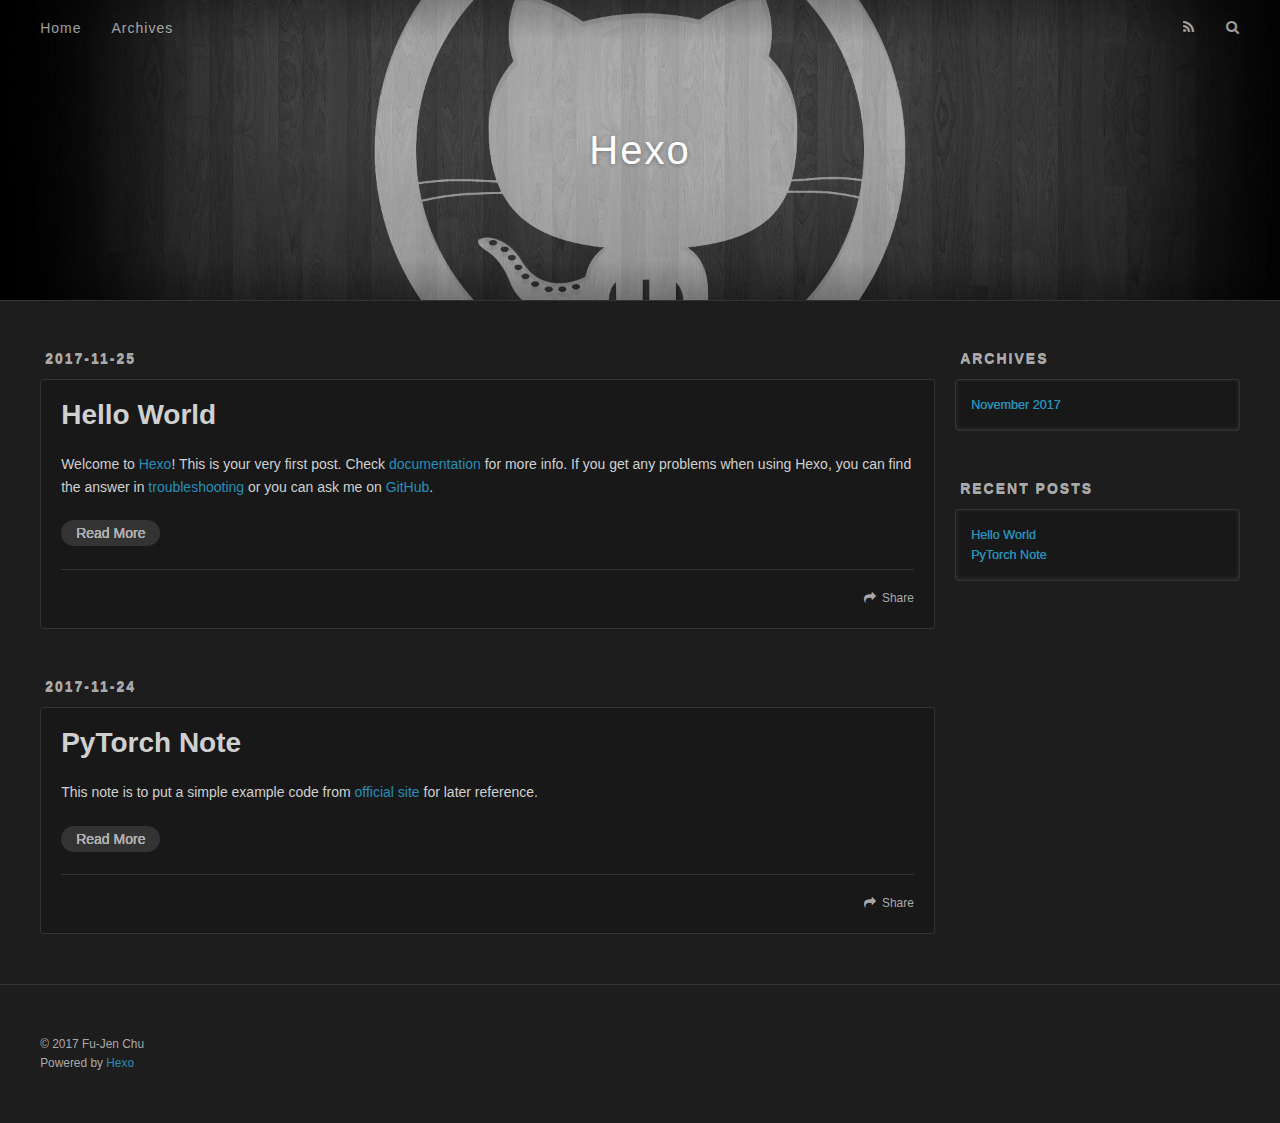
==== index.html @ 915042d4 "Site updated: 2017-11-25 03:58:22" ====
<!DOCTYPE html>
<html>
<head>
  <meta charset="utf-8">
  
  <title>Hexo</title>
  <meta name="viewport" content="width=device-width, initial-scale=1, maximum-scale=1">
  <meta property="og:type" content="website">
<meta property="og:title" content="Hexo">
<meta property="og:url" content="http://yoursite.com/index.html">
<meta property="og:site_name" content="Hexo">
<meta name="twitter:card" content="summary">
<meta name="twitter:title" content="Hexo">
  
    <link rel="alternate" href="/atom.xml" title="Hexo" type="application/atom+xml">
  
  
    <link rel="icon" href="/favicon.png">
  
  
    <link href="//fonts.googleapis.com/css?family=Source+Code+Pro" rel="stylesheet" type="text/css">
  
  <link rel="stylesheet" href="/css/style.css">
  

</head>

<body>
  <div id="container">
    <div id="wrap">
      <header id="header">
  <div id="banner"></div>
  <div id="header-outer" class="outer">
    <div id="header-title" class="inner">
      <h1 id="logo-wrap">
        <a href="/" id="logo">Hexo</a>
      </h1>
      
    </div>
    <div id="header-inner" class="inner">
      <nav id="main-nav">
        <a id="main-nav-toggle" class="nav-icon"></a>
        
          <a class="main-nav-link" href="/">Home</a>
        
          <a class="main-nav-link" href="/archives">Archives</a>
        
      </nav>
      <nav id="sub-nav">
        
          <a id="nav-rss-link" class="nav-icon" href="/atom.xml" title="RSS Feed"></a>
        
        <a id="nav-search-btn" class="nav-icon" title="Search"></a>
      </nav>
      <div id="search-form-wrap">
        <form action="//google.com/search" method="get" accept-charset="UTF-8" class="search-form"><input type="search" name="q" class="search-form-input" placeholder="Search"><button type="submit" class="search-form-submit">&#xF002;</button><input type="hidden" name="sitesearch" value="http://yoursite.com"></form>
      </div>
    </div>
  </div>
</header>
      <div class="outer">
        <section id="main">
  
    <article id="post-hello-world" class="article article-type-post" itemscope itemprop="blogPost">
  <div class="article-meta">
    <a href="/2017/11/25/hello-world/" class="article-date">
  <time datetime="2017-11-25T05:07:26.408Z" itemprop="datePublished">2017-11-25</time>
</a>
    
  </div>
  <div class="article-inner">
    
    
      <header class="article-header">
        
  
    <h1 itemprop="name">
      <a class="article-title" href="/2017/11/25/hello-world/">Hello World</a>
    </h1>
  

      </header>
    
    <div class="article-entry" itemprop="articleBody">
      
        <p>Welcome to <a href="https://hexo.io/" target="_blank" rel="noopener">Hexo</a>! This is your very first post. Check <a href="https://hexo.io/docs/" target="_blank" rel="noopener">documentation</a> for more info. If you get any problems when using Hexo, you can find the answer in <a href="https://hexo.io/docs/troubleshooting.html" target="_blank" rel="noopener">troubleshooting</a> or you can ask me on <a href="https://github.com/hexojs/hexo/issues" target="_blank" rel="noopener">GitHub</a>.<br>
        
          <p class="article-more-link">
            <a href="/2017/11/25/hello-world/#more">Read More</a>
          </p>
        
      
    </div>
    <footer class="article-footer">
      <a data-url="http://yoursite.com/2017/11/25/hello-world/" data-id="cjaf3sgnc0001f7p0ayhmhy63" class="article-share-link">Share</a>
      
      
    </footer>
  </div>
  
</article>


  
    <article id="post-PyTorch-Note" class="article article-type-post" itemscope itemprop="blogPost">
  <div class="article-meta">
    <a href="/2017/11/24/PyTorch-Note/" class="article-date">
  <time datetime="2017-11-25T04:29:00.000Z" itemprop="datePublished">2017-11-24</time>
</a>
    
  </div>
  <div class="article-inner">
    
    
      <header class="article-header">
        
  
    <h1 itemprop="name">
      <a class="article-title" href="/2017/11/24/PyTorch-Note/">PyTorch Note</a>
    </h1>
  

      </header>
    
    <div class="article-entry" itemprop="articleBody">
      
        <p>This note is to put a simple example code from <a href="http://pytorch.org/tutorials/beginner/deep_learning_60min_blitz.html" target="_blank" rel="noopener">official site</a> for later reference.<br>
        
          <p class="article-more-link">
            <a href="/2017/11/24/PyTorch-Note/#more">Read More</a>
          </p>
        
      
    </div>
    <footer class="article-footer">
      <a data-url="http://yoursite.com/2017/11/24/PyTorch-Note/" data-id="cjaf3sgn90000f7p042sedhuz" class="article-share-link">Share</a>
      
      
    </footer>
  </div>
  
</article>


  

</section>
        
          <aside id="sidebar">
  
    

  
    

  
    
  
    
  <div class="widget-wrap">
    <h3 class="widget-title">Archives</h3>
    <div class="widget">
      <ul class="archive-list"><li class="archive-list-item"><a class="archive-list-link" href="/archives/2017/11/">November 2017</a></li></ul>
    </div>
  </div>


  
    
  <div class="widget-wrap">
    <h3 class="widget-title">Recent Posts</h3>
    <div class="widget">
      <ul>
        
          <li>
            <a href="/2017/11/25/hello-world/">Hello World</a>
          </li>
        
          <li>
            <a href="/2017/11/24/PyTorch-Note/">PyTorch Note</a>
          </li>
        
      </ul>
    </div>
  </div>

  
</aside>
        
      </div>
      <footer id="footer">
  
  <div class="outer">
    <div id="footer-info" class="inner">
      &copy; 2017 Fu-Jen Chu<br>
      Powered by <a href="http://hexo.io/" target="_blank">Hexo</a>
    </div>
  </div>
</footer>
    </div>
    <nav id="mobile-nav">
  
    <a href="/" class="mobile-nav-link">Home</a>
  
    <a href="/archives" class="mobile-nav-link">Archives</a>
  
</nav>
    

<script src="//ajax.googleapis.com/ajax/libs/jquery/2.0.3/jquery.min.js"></script>


  <link rel="stylesheet" href="/fancybox/jquery.fancybox.css">
  <script src="/fancybox/jquery.fancybox.pack.js"></script>


<script src="/js/script.js"></script>

  </div>
</body>
</html>
---- css/style.css ----
body {
  width: 100%;
}
body:before,
body:after {
  content: "";
  display: table;
}
body:after {
  clear: both;
}
html,
body,
div,
span,
applet,
object,
iframe,
h1,
h2,
h3,
h4,
h5,
h6,
p,
blockquote,
pre,
a,
abbr,
acronym,
address,
big,
cite,
code,
del,
dfn,
em,
img,
ins,
kbd,
q,
s,
samp,
small,
strike,
strong,
sub,
sup,
tt,
var,
dl,
dt,
dd,
ol,
ul,
li,
fieldset,
form,
label,
legend,
table,
caption,
tbody,
tfoot,
thead,
tr,
th,
td {
  margin: 0;
  padding: 0;
  border: 0;
  outline: 0;
  font-weight: inherit;
  font-style: inherit;
  font-family: inherit;
  font-size: 100%;
  vertical-align: baseline;
}
body {
  line-height: 1;
  color: #000;
  background: #fff;
}
ol,
ul {
  list-style: none;
}
table {
  border-collapse: separate;
  border-spacing: 0;
  vertical-align: middle;
}
caption,
th,
td {
  text-align: left;
  font-weight: normal;
  vertical-align: middle;
}
a img {
  border: none;
}
input,
button {
  margin: 0;
  padding: 0;
}
input::-moz-focus-inner,
button::-moz-focus-inner {
  border: 0;
  padding: 0;
}
@font-face {
  font-family: FontAwesome;
  font-style: normal;
  font-weight: normal;
  src: url("fonts/fontawesome-webfont.eot?v=#4.0.3");
  src: url("fonts/fontawesome-webfont.eot?#iefix&v=#4.0.3") format("embedded-opentype"), url("fonts/fontawesome-webfont.woff?v=#4.0.3") format("woff"), url("fonts/fontawesome-webfont.ttf?v=#4.0.3") format("truetype"), url("fonts/fontawesome-webfont.svg#fontawesomeregular?v=#4.0.3") format("svg");
}
html,
body,
#container {
  height: 100%;
}
body {
  background: #1d1d1d;
  font: 14px "Helvetica Neue", Helvetica, Arial, sans-serif;
  -webkit-text-size-adjust: 100%;
}
.outer {
  max-width: 1220px;
  margin: 0 auto;
  padding: 0 20px;
}
.outer:before,
.outer:after {
  content: "";
  display: table;
}
.outer:after {
  clear: both;
}
.inner {
  display: inline;
  float: left;
  width: 98.33333333333333%;
  margin: 0 0.833333333333333%;
}
.left,
.alignleft {
  float: left;
}
.right,
.alignright {
  float: right;
}
.clear {
  clear: both;
}
#container {
  position: relative;
}
.mobile-nav-on {
  overflow: hidden;
}
#wrap {
  height: 100%;
  width: 100%;
  position: absolute;
  top: 0;
  left: 0;
  -webkit-transition: 0.2s ease-out;
  -moz-transition: 0.2s ease-out;
  -ms-transition: 0.2s ease-out;
  transition: 0.2s ease-out;
  z-index: 1;
  background: #1d1d1d;
}
.mobile-nav-on #wrap {
  left: 280px;
}
@media screen and (min-width: 768px) {
  #main {
    display: inline;
    float: left;
    width: 73.33333333333333%;
    margin: 0 0.833333333333333%;
  }
}
.article-date,
.article-category-link,
.archive-year,
.widget-title {
  text-decoration: none;
  text-transform: uppercase;
  letter-spacing: 2px;
  color: #a9a9a9;
  margin-bottom: 1em;
  margin-left: 5px;
  line-height: 1em;
  text-shadow: 0 1px #a9a9a9;
  font-weight: bold;
}
.article-inner,
.archive-article-inner {
  background: #181818;
  -webkit-box-shadow: 1px 2px 3pxv #f00;
  box-shadow: 1px 2px 3pxv #f00;
  border: 1px solid #333;
  border-radius: 3px;
}
.article-entry h1,
.widget h1 {
  font-size: 2em;
}
.article-entry h2,
.widget h2 {
  font-size: 1.5em;
}
.article-entry h3,
.widget h3 {
  font-size: 1.3em;
}
.article-entry h4,
.widget h4 {
  font-size: 1.2em;
}
.article-entry h5,
.widget h5 {
  font-size: 1em;
}
.article-entry h6,
.widget h6 {
  font-size: 1em;
  color: #a9a9a9;
}
.article-entry hr,
.widget hr {
  border: 1px dashed #333;
}
.article-entry strong,
.widget strong {
  font-weight: bold;
}
.article-entry em,
.widget em,
.article-entry cite,
.widget cite {
  font-style: italic;
}
.article-entry sup,
.widget sup,
.article-entry sub,
.widget sub {
  font-size: 0.75em;
  line-height: 0;
  position: relative;
  vertical-align: baseline;
}
.article-entry sup,
.widget sup {
  top: -0.5em;
}
.article-entry sub,
.widget sub {
  bottom: -0.2em;
}
.article-entry small,
.widget small {
  font-size: 0.85em;
}
.article-entry acronym,
.widget acronym,
.article-entry abbr,
.widget abbr {
  border-bottom: 1px dotted;
}
.article-entry ul,
.widget ul,
.article-entry ol,
.widget ol,
.article-entry dl,
.widget dl {
  margin: 0 20px;
  line-height: 1.6em;
}
.article-entry ul ul,
.widget ul ul,
.article-entry ol ul,
.widget ol ul,
.article-entry ul ol,
.widget ul ol,
.article-entry ol ol,
.widget ol ol {
  margin-top: 0;
  margin-bottom: 0;
}
.article-entry ul,
.widget ul {
  list-style: disc;
}
.article-entry ol,
.widget ol {
  list-style: decimal;
}
.article-entry dt,
.widget dt {
  font-weight: bold;
}
#header {
  height: 300px;
  position: relative;
  border-bottom: 1px solid #333;
}
#header:before,
#header:after {
  content: "";
  position: absolute;
  left: 0;
  right: 0;
  height: 40px;
}
#header:before {
  top: 0;
  background: -webkit-linear-gradient(rgba(0,0,0,0.2), transparent);
  background: -moz-linear-gradient(rgba(0,0,0,0.2), transparent);
  background: -ms-linear-gradient(rgba(0,0,0,0.2), transparent);
  background: linear-gradient(rgba(0,0,0,0.2), transparent);
}
#header:after {
  bottom: 0;
  background: -webkit-linear-gradient(transparent, rgba(0,0,0,0.2));
  background: -moz-linear-gradient(transparent, rgba(0,0,0,0.2));
  background: -ms-linear-gradient(transparent, rgba(0,0,0,0.2));
  background: linear-gradient(transparent, rgba(0,0,0,0.2));
}
#header-outer {
  height: 100%;
  position: relative;
}
#header-inner {
  position: relative;
  overflow: hidden;
}
#banner {
  position: absolute;
  top: 0;
  left: 0;
  width: 100%;
  height: 100%;
  background: url("images/octocat_darkwood.jpg") center #000;
  -webkit-background-size: cover;
  -moz-background-size: cover;
  background-size: cover;
  z-index: -1;
}
#header-title {
  text-align: center;
  height: 40px;
  position: absolute;
  top: 50%;
  left: 0;
  margin-top: -20px;
}
#logo,
#subtitle {
  text-decoration: none;
  color: #fff;
  font-weight: 300;
  text-shadow: 0 1px 4px rgba(0,0,0,0.3);
}
#logo {
  font-size: 40px;
  line-height: 40px;
  letter-spacing: 2px;
}
#subtitle {
  font-size: 16px;
  line-height: 16px;
  letter-spacing: 1px;
}
#subtitle-wrap {
  margin-top: 16px;
}
#main-nav {
  float: left;
  margin-left: -15px;
}
.nav-icon,
.main-nav-link {
  float: left;
  color: #fff;
  opacity: 0.6;
  text-decoration: none;
  text-shadow: 0 1px rgba(0,0,0,0.2);
  -webkit-transition: opacity 0.2s;
  -moz-transition: opacity 0.2s;
  -ms-transition: opacity 0.2s;
  transition: opacity 0.2s;
  display: block;
  padding: 20px 15px;
}
.nav-icon:hover,
.main-nav-link:hover {
  opacity: 1;
}
.nav-icon {
  font-family: FontAwesome;
  text-align: center;
  font-size: 14px;
  width: 14px;
  height: 14px;
  padding: 20px 15px;
  position: relative;
  cursor: pointer;
}
.main-nav-link {
  font-weight: 300;
  letter-spacing: 1px;
}
@media screen and (max-width: 479px) {
  .main-nav-link {
    display: none;
  }
}
#main-nav-toggle {
  display: none;
}
#main-nav-toggle:before {
  content: "\f0c9";
}
@media screen and (max-width: 479px) {
  #main-nav-toggle {
    display: block;
  }
}
#sub-nav {
  float: right;
  margin-right: -15px;
}
#nav-rss-link:before {
  content: "\f09e";
}
#nav-search-btn:before {
  content: "\f002";
}
#search-form-wrap {
  position: absolute;
  top: 15px;
  width: 150px;
  height: 30px;
  right: -150px;
  opacity: 0;
  -webkit-transition: 0.2s ease-out;
  -moz-transition: 0.2s ease-out;
  -ms-transition: 0.2s ease-out;
  transition: 0.2s ease-out;
}
#search-form-wrap.on {
  opacity: 1;
  right: 0;
}
@media screen and (max-width: 479px) {
  #search-form-wrap {
    width: 100%;
    right: -100%;
  }
}
.search-form {
  position: absolute;
  top: 0;
  left: 0;
  right: 0;
  background: #fff;
  padding: 5px 15px;
  border-radius: 15px;
  -webkit-box-shadow: 0 0 10px rgba(0,0,0,0.3);
  box-shadow: 0 0 10px rgba(0,0,0,0.3);
}
.search-form-input {
  border: none;
  background: none;
  color: #d0d0d0;
  width: 100%;
  font: 13px "Helvetica Neue", Helvetica, Arial, sans-serif;
  outline: none;
}
.search-form-input::-webkit-search-results-decoration,
.search-form-input::-webkit-search-cancel-button {
  -webkit-appearance: none;
}
.search-form-submit {
  position: absolute;
  top: 50%;
  right: 10px;
  margin-top: -7px;
  font: 13px FontAwesome;
  border: none;
  background: none;
  color: #bbb;
  cursor: pointer;
}
.search-form-submit:hover,
.search-form-submit:focus {
  color: #777;
}
.article {
  margin: 50px 0;
}
.article-inner {
  overflow: hidden;
}
.article-meta:before,
.article-meta:after {
  content: "";
  display: table;
}
.article-meta:after {
  clear: both;
}
.article-date {
  float: left;
}
.article-category {
  float: left;
  line-height: 1em;
  color: #ccc;
  text-shadow: 0 1px #fff;
  margin-left: 8px;
}
.article-category:before {
  content: "\2022";
}
.article-category-link {
  margin: 0 12px 1em;
}
.article-header {
  padding: 20px 20px 0;
}
.article-title {
  text-decoration: none;
  font-size: 2em;
  font-weight: bold;
  color: #d0d0d0;
  line-height: 1.1em;
  -webkit-transition: color 0.2s;
  -moz-transition: color 0.2s;
  -ms-transition: color 0.2s;
  transition: color 0.2s;
}
a.article-title:hover {
  color: #258fb8;
}
.article-entry {
  color: #d0d0d0;
  padding: 0 20px;
}
.article-entry:before,
.article-entry:after {
  content: "";
  display: table;
}
.article-entry:after {
  clear: both;
}
.article-entry p,
.article-entry table {
  line-height: 1.6em;
  margin: 1.6em 0;
}
.article-entry h1,
.article-entry h2,
.article-entry h3,
.article-entry h4,
.article-entry h5,
.article-entry h6 {
  font-weight: bold;
}
.article-entry h1,
.article-entry h2,
.article-entry h3,
.article-entry h4,
.article-entry h5,
.article-entry h6 {
  line-height: 1.1em;
  margin: 1.1em 0;
}
.article-entry a {
  color: #258fb8;
  text-decoration: none;
}
.article-entry a:hover {
  text-decoration: underline;
}
.article-entry ul,
.article-entry ol,
.article-entry dl {
  margin-top: 1.6em;
  margin-bottom: 1.6em;
}
.article-entry img,
.article-entry video {
  max-width: 100%;
  height: auto;
  display: block;
  margin: auto;
}
.article-entry iframe {
  border: none;
}
.article-entry table {
  width: 100%;
  border-collapse: collapse;
  border-spacing: 0;
}
.article-entry th {
  font-weight: bold;
  border-bottom: 3px solid #333;
  padding-bottom: 0.5em;
}
.article-entry td {
  border-bottom: 1px solid #333;
  padding: 10px 0;
}
.article-entry blockquote {
  font-family: Georgia, "Times New Roman", serif;
  font-size: 1.4em;
  margin: 1.6em 20px;
  text-align: center;
}
.article-entry blockquote footer {
  font-size: 14px;
  margin: 1.6em 0;
  font-family: "Helvetica Neue", Helvetica, Arial, sans-serif;
}
.article-entry blockquote footer cite:before {
  content: "—";
  padding: 0 0.5em;
}
.article-entry .pullquote {
  text-align: left;
  width: 45%;
  margin: 0;
}
.article-entry .pullquote.left {
  margin-left: 0.5em;
  margin-right: 1em;
}
.article-entry .pullquote.right {
  margin-right: 0.5em;
  margin-left: 1em;
}
.article-entry .caption {
  color: #a9a9a9;
  display: block;
  font-size: 0.9em;
  margin-top: 0.5em;
  position: relative;
  text-align: center;
}
.article-entry .video-container {
  position: relative;
  padding-top: 56.25%;
  height: 0;
  overflow: hidden;
}
.article-entry .video-container iframe,
.article-entry .video-container object,
.article-entry .video-container embed {
  position: absolute;
  top: 0;
  left: 0;
  width: 100%;
  height: 100%;
  margin-top: 0;
}
.article-more-link a {
  display: inline-block;
  line-height: 1em;
  padding: 6px 15px;
  border-radius: 15px;
  background: #333;
  color: #a9a9a9;
  text-shadow: 0 0px #fff;
  text-decoration: none;
}
.article-more-link a:hover {
  background: #258fb8;
  color: #fff;
  text-decoration: none;
  text-shadow: 0 1px #1e7293;
}
.article-footer {
  font-size: 0.85em;
  line-height: 1.6em;
  border-top: 1px solid #333;
  padding-top: 1.6em;
  margin: 0 20px 20px;
}
.article-footer:before,
.article-footer:after {
  content: "";
  display: table;
}
.article-footer:after {
  clear: both;
}
.article-footer a {
  color: #a9a9a9;
  text-decoration: none;
}
.article-footer a:hover {
  color: #d0d0d0;
}
.article-tag-list-item {
  float: left;
  margin-right: 10px;
}
.article-tag-list-link:before {
  content: "#";
}
.article-comment-link {
  float: right;
}
.article-comment-link:before {
  content: "\f075";
  font-family: FontAwesome;
  padding-right: 8px;
}
.article-share-link {
  cursor: pointer;
  float: right;
  margin-left: 20px;
}
.article-share-link:before {
  content: "\f064";
  font-family: FontAwesome;
  padding-right: 6px;
}
#article-nav {
  position: relative;
}
#article-nav:before,
#article-nav:after {
  content: "";
  display: table;
}
#article-nav:after {
  clear: both;
}
@media screen and (min-width: 768px) {
  #article-nav {
    margin: 50px 0;
  }
  #article-nav:before {
    width: 8px;
    height: 8px;
    position: absolute;
    top: 50%;
    left: 50%;
    margin-top: -4px;
    margin-left: -4px;
    content: "";
    border-radius: 50%;
    background: #a9a9a9;
    -webkit-box-shadow: 0 0px 0px #fff;
    box-shadow: 0 0px 0px #fff;
  }
}
.article-nav-link-wrap {
  text-decoration: none;
  text-shadow: 0 0px #fff;
  color: #a9a9a9;
  -webkit-box-sizing: border-box;
  -moz-box-sizing: border-box;
  box-sizing: border-box;
  margin-top: 50px;
  text-align: center;
  display: block;
}
.article-nav-link-wrap:hover {
  color: #d0d0d0;
}
@media screen and (min-width: 768px) {
  .article-nav-link-wrap {
    width: 50%;
    margin-top: 0;
  }
}
@media screen and (min-width: 768px) {
  #article-nav-newer {
    float: left;
    text-align: right;
    padding-right: 20px;
  }
}
@media screen and (min-width: 768px) {
  #article-nav-older {
    float: right;
    text-align: left;
    padding-left: 20px;
  }
}
.article-nav-caption {
  text-transform: uppercase;
  letter-spacing: 2px;
  color: #a9a9a9;
  line-height: 1em;
  font-weight: bold;
}
#article-nav-newer .article-nav-caption {
  margin-right: -2px;
}
.article-nav-title {
  font-size: 0.85em;
  line-height: 1.6em;
  margin-top: 0.5em;
}
.article-share-box {
  position: absolute;
  display: none;
  background: #fff;
  -webkit-box-shadow: 1px 2px 10px rgba(0,0,0,0.2);
  box-shadow: 1px 2px 10px rgba(0,0,0,0.2);
  border-radius: 3px;
  margin-left: -145px;
  overflow: hidden;
  z-index: 1;
}
.article-share-box.on {
  display: block;
}
.article-share-input {
  width: 100%;
  background: none;
  -webkit-box-sizing: border-box;
  -moz-box-sizing: border-box;
  box-sizing: border-box;
  font: 14px "Helvetica Neue", Helvetica, Arial, sans-serif;
  padding: 0 15px;
  color: #d0d0d0;
  outline: none;
  border: 1px solid #333;
  border-radius: 3px 3px 0 0;
  height: 36px;
  line-height: 36px;
}
.article-share-links {
  background: #1d1d1d;
}
.article-share-links:before,
.article-share-links:after {
  content: "";
  display: table;
}
.article-share-links:after {
  clear: both;
}
.article-share-twitter,
.article-share-facebook,
.article-share-pinterest,
.article-share-google {
  width: 50px;
  height: 36px;
  display: block;
  float: left;
  position: relative;
  color: #999;
  text-shadow: 0 1px #fff;
}
.article-share-twitter:before,
.article-share-facebook:before,
.article-share-pinterest:before,
.article-share-google:before {
  font-size: 20px;
  font-family: FontAwesome;
  width: 20px;
  height: 20px;
  position: absolute;
  top: 50%;
  left: 50%;
  margin-top: -10px;
  margin-left: -10px;
  text-align: center;
}
.article-share-twitter:hover,
.article-share-facebook:hover,
.article-share-pinterest:hover,
.article-share-google:hover {
  color: #fff;
}
.article-share-twitter:before {
  content: "\f099";
}
.article-share-twitter:hover {
  background: #00aced;
  text-shadow: 0 1px #008abe;
}
.article-share-facebook:before {
  content: "\f09a";
}
.article-share-facebook:hover {
  background: #3b5998;
  text-shadow: 0 1px #2f477a;
}
.article-share-pinterest:before {
  content: "\f0d2";
}
.article-share-pinterest:hover {
  background: #cb2027;
  text-shadow: 0 1px #a21a1f;
}
.article-share-google:before {
  content: "\f0d5";
}
.article-share-google:hover {
  background: #dd4b39;
  text-shadow: 0 1px #be3221;
}
.article-gallery {
  background: #000;
  position: relative;
}
.article-gallery-photos {
  position: relative;
  overflow: hidden;
}
.article-gallery-img {
  display: none;
  max-width: 100%;
}
.article-gallery-img:first-child {
  display: block;
}
.article-gallery-img.loaded {
  position: absolute;
  display: block;
}
.article-gallery-img img {
  display: block;
  max-width: 100%;
  margin: 0 auto;
}
#comments {
  background: #fff;
  -webkit-box-shadow: 1px 2px 3px #ddd;
  box-shadow: 1px 2px 3px #ddd;
  padding: 20px;
  border: 1px solid #333;
  border-radius: 3px;
  margin: 50px 0;
}
#comments a {
  color: #258fb8;
}
.archives-wrap {
  margin: 50px 0;
}
.archives:before,
.archives:after {
  content: "";
  display: table;
}
.archives:after {
  clear: both;
}
.archive-year-wrap {
  margin-bottom: 1em;
}
.archives {
  -webkit-column-gap: 10px;
  -moz-column-gap: 10px;
  column-gap: 10px;
}
@media screen and (min-width: 480px) and (max-width: 767px) {
  .archives {
    -webkit-column-count: 2;
    -moz-column-count: 2;
    column-count: 2;
  }
}
@media screen and (min-width: 768px) {
  .archives {
    -webkit-column-count: 3;
    -moz-column-count: 3;
    column-count: 3;
  }
}
.archive-article {
  -webkit-column-break-inside: avoid;
  page-break-inside: avoid;
  overflow: hidden;
  break-inside: avoid-column;
}
.archive-article-inner {
  padding: 10px;
  margin-bottom: 15px;
}
.archive-article-title {
  text-decoration: none;
  font-weight: bold;
  color: #d0d0d0;
  -webkit-transition: color 0.2s;
  -moz-transition: color 0.2s;
  -ms-transition: color 0.2s;
  transition: color 0.2s;
  line-height: 1.6em;
}
.archive-article-title:hover {
  color: #258fb8;
}
.archive-article-footer {
  margin-top: 1em;
}
.archive-article-date {
  color: #a9a9a9;
  text-decoration: none;
  font-size: 0.85em;
  line-height: 1em;
  margin-bottom: 0.5em;
  display: block;
}
#page-nav {
  margin: 50px auto;
  background: #fff;
  -webkit-box-shadow: 1px 2px 3px #ddd;
  box-shadow: 1px 2px 3px #ddd;
  border: 1px solid #333;
  border-radius: 3px;
  text-align: center;
  color: #a9a9a9;
  overflow: hidden;
}
#page-nav:before,
#page-nav:after {
  content: "";
  display: table;
}
#page-nav:after {
  clear: both;
}
#page-nav a,
#page-nav span {
  padding: 10px 20px;
  line-height: 1;
  height: 2ex;
}
#page-nav a {
  color: #a9a9a9;
  text-decoration: none;
}
#page-nav a:hover {
  background: #a9a9a9;
  color: #fff;
}
#page-nav .prev {
  float: left;
}
#page-nav .next {
  float: right;
}
#page-nav .page-number {
  display: inline-block;
}
@media screen and (max-width: 479px) {
  #page-nav .page-number {
    display: none;
  }
}
#page-nav .current {
  color: #d0d0d0;
  font-weight: bold;
}
#page-nav .space {
  color: #333;
}
#footer {
  background: #1d1d1d;
  padding: 50px 0;
  border-top: 1px solid #333;
  color: #a9a9a9;
}
#footer a {
  color: #258fb8;
  text-decoration: none;
}
#footer a:hover {
  text-decoration: underline;
}
#footer-info {
  line-height: 1.6em;
  font-size: 0.85em;
}
.article-entry pre,
.article-entry .highlight {
  background: #141414;
  margin: 0;
  padding: 15px 20px;
  border-style: solid;
  border-color: #333;
  border-width: 1px 1px;
  overflow: auto;
  color: #ccc;
  line-height: 22.400000000000002px;
}
.article-entry .highlight .gutter pre,
.article-entry .gist .gist-file .gist-data .line-numbers {
  color: #666;
  font-size: 0.85em;
}
.article-entry pre,
.article-entry code {
  font-family: "Source Code Pro", Consolas, Monaco, Menlo, Consolas, monospace;
}
.article-entry code {
  background: #141414;
  text-shadow: 0 0px #fff;
  padding: 0 0em;
  border: 1px solid #5b5b5b;
  border-radius: 3px;
  font-family: "Helvetica Neue", Helvetica, Arial, sans-serif;
}
.article-entry pre code {
  background: none;
  text-shadow: none;
  padding: 0;
}
.article-entry .highlight pre {
  border: none;
  margin: 0;
  padding: 0;
}
.article-entry .highlight table {
  margin: 0;
  width: auto;
}
.article-entry .highlight td {
  border: none;
  padding: 0;
}
.article-entry .highlight figcaption {
  font-size: 0.85em;
  color: #808080;
  line-height: 1em;
  margin-bottom: 1em;
}
.article-entry .highlight figcaption:before,
.article-entry .highlight figcaption:after {
  content: "";
  display: table;
}
.article-entry .highlight figcaption:after {
  clear: both;
}
.article-entry .highlight figcaption a {
  float: right;
}
.article-entry .highlight .gutter pre {
  text-align: right;
  padding-right: 20px;
}
.article-entry .highlight .line {
  height: 22.400000000000002px;
}
.article-entry .highlight .line.marked {
  background: #515151;
}
.article-entry .gist {
  margin: 0 -20px;
  border-style: solid;
  border-color: #333;
  border-width: 1px 0;
  background: #141414;
  padding: 15px 20px 15px 0;
}
.article-entry .gist .gist-file {
  border: none;
  font-family: "Source Code Pro", Consolas, Monaco, Menlo, Consolas, monospace;
  margin: 0;
}
.article-entry .gist .gist-file .gist-data {
  background: none;
  border: none;
}
.article-entry .gist .gist-file .gist-data .line-numbers {
  background: none;
  border: none;
  padding: 0 20px 0 0;
}
.article-entry .gist .gist-file .gist-data .line-data {
  padding: 0 !important;
}
.article-entry .gist .gist-file .highlight {
  margin: 0;
  padding: 0;
  border: none;
}
.article-entry .gist .gist-file .gist-meta {
  background: #141414;
  color: #808080;
  font: 0.85em "Helvetica Neue", Helvetica, Arial, sans-serif;
  text-shadow: 0 0;
  padding: 0;
  margin-top: 1em;
  margin-left: 20px;
}
.article-entry .gist .gist-file .gist-meta a {
  color: #258fb8;
  font-weight: normal;
}
.article-entry .gist .gist-file .gist-meta a:hover {
  text-decoration: underline;
}
pre .comment,
pre .title {
  color: #808080;
}
pre .variable,
pre .attribute,
pre .tag,
pre .regexp,
pre .ruby .constant,
pre .xml .tag .title,
pre .xml .pi,
pre .xml .doctype,
pre .html .doctype,
pre .css .id,
pre .css .class,
pre .css .pseudo {
  color: #f2777a;
}
pre .number,
pre .preprocessor,
pre .built_in,
pre .literal,
pre .params,
pre .constant {
  color: #f99157;
}
pre .class,
pre .ruby .class .title,
pre .css .rules .attribute {
  color: #bdbc93;
}
pre .string,
pre .value,
pre .inheritance,
pre .header,
pre .ruby .symbol,
pre .xml .cdata {
  color: #bdbc93;
}
pre .css .hexcolor {
  color: #6cc;
}
pre .function,
pre .python .decorator,
pre .python .title,
pre .ruby .function .title,
pre .ruby .title .keyword,
pre .perl .sub,
pre .javascript .title,
pre .coffeescript .title {
  color: #69c;
}
pre .keyword,
pre .javascript .function {
  color: #a8874e;
}
@media screen and (max-width: 479px) {
  #mobile-nav {
    position: absolute;
    top: 0;
    left: 0;
    width: 280px;
    height: 100%;
    background: #7fff00;
    border-right: 1px solid #fff;
  }
}
@media screen and (max-width: 479px) {
  .mobile-nav-link {
    display: block;
    color: #a9a9a9;
    text-decoration: none;
    padding: 15px 20px;
    font-weight: bold;
  }
  .mobile-nav-link:hover {
    color: #fff;
  }
}
@media screen and (min-width: 768px) {
  #sidebar {
    display: inline;
    float: left;
    width: 23.333333333333332%;
    margin: 0 0.833333333333333%;
  }
}
.widget-wrap {
  margin: 50px 0;
}
.widget {
  color: #777;
  text-shadow: 0 0;
  background: #181818;
  -webkit-box-shadow: 0 -1px 4px #333 inset;
  box-shadow: 0 -1px 4px #333 inset;
  border: 1px solid #333;
  padding: 15px;
  border-radius: 3px;
}
.widget a {
  color: #258fb8;
  text-decoration: none;
}
.widget a:hover {
  text-decoration: underline;
}
.widget ul ul,
.widget ol ul,
.widget dl ul,
.widget ul ol,
.widget ol ol,
.widget dl ol,
.widget ul dl,
.widget ol dl,
.widget dl dl {
  margin-left: 15px;
  list-style: disc;
}
.widget {
  line-height: 1.6em;
  word-wrap: break-word;
  font-size: 0.9em;
}
.widget ul,
.widget ol {
  list-style: none;
  margin: 0;
}
.widget ul ul,
.widget ol ul,
.widget ul ol,
.widget ol ol {
  margin: 0 20px;
}
.widget ul ul,
.widget ol ul {
  list-style: disc;
}
.widget ul ol,
.widget ol ol {
  list-style: decimal;
}
.category-list-count,
.tag-list-count,
.archive-list-count {
  padding-left: 5px;
  color: #a9a9a9;
  font-size: 0.85em;
}
.category-list-count:before,
.tag-list-count:before,
.archive-list-count:before {
  content: "(";
}
.category-list-count:after,
.tag-list-count:after,
.archive-list-count:after {
  content: ")";
}
.tagcloud a {
  margin-right: 5px;
  display: inline-block;
}
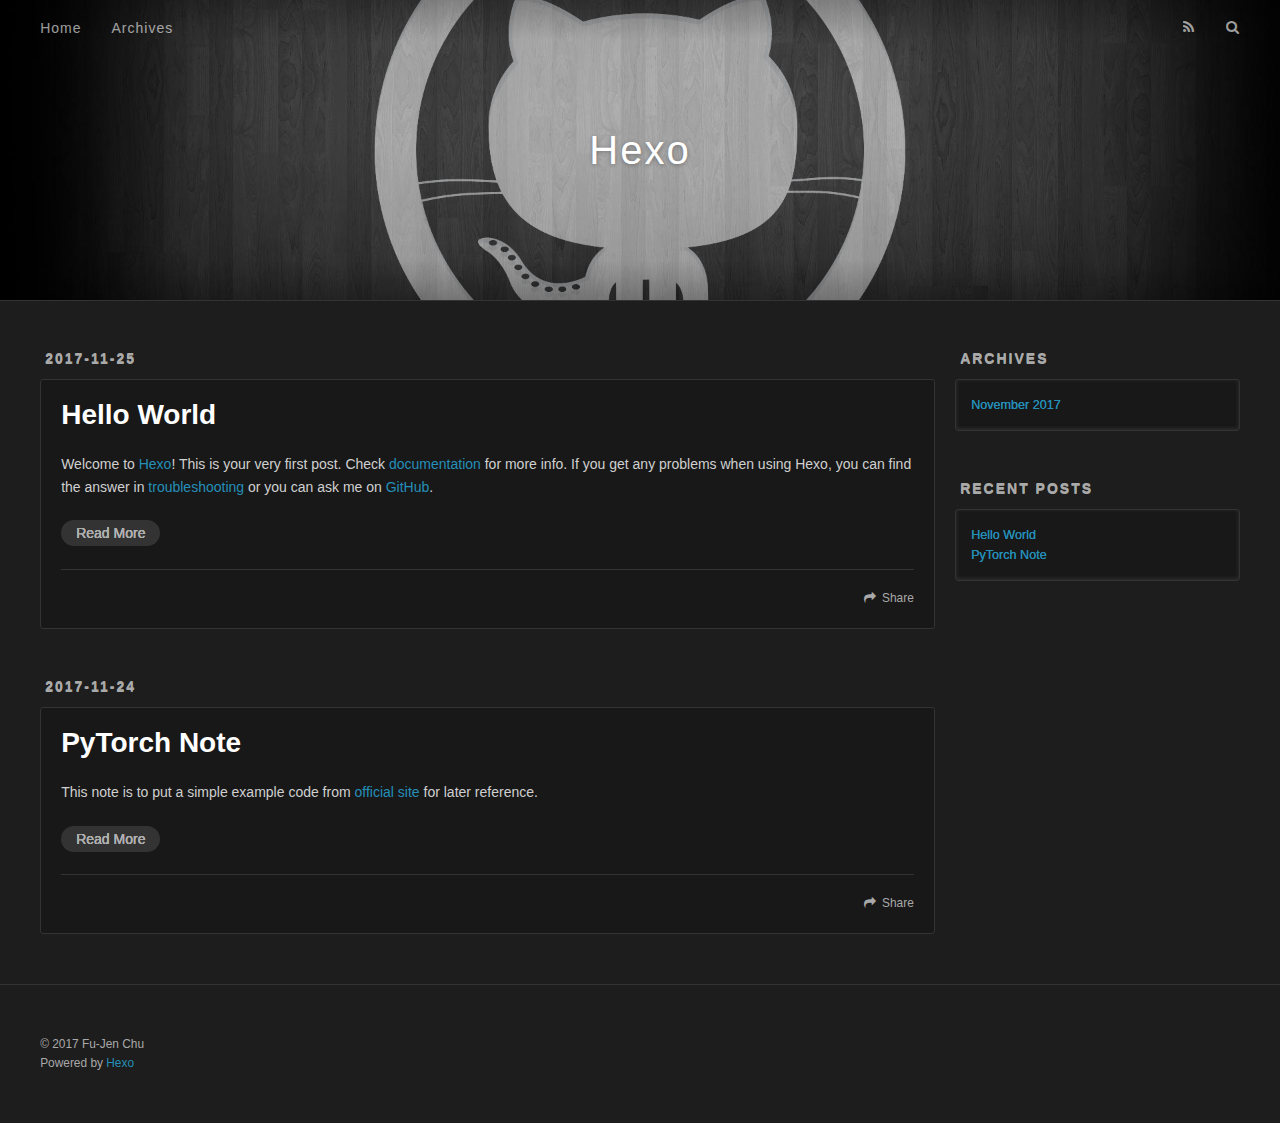
==== commit 0d620962: "Site updated: 2017-11-25 04:07:45" ====
--- a/index.html
+++ b/index.html
@@ -92,7 +92,7 @@
       
     </div>
     <footer class="article-footer">
-      <a data-url="http://yoursite.com/2017/11/25/hello-world/" data-id="cjaf3sgnc0001f7p0ayhmhy63" class="article-share-link">Share</a>
+      <a data-url="http://yoursite.com/2017/11/25/hello-world/" data-id="cjaf44i660001x5p0rhjl77sy" class="article-share-link">Share</a>
       
       
     </footer>
@@ -133,7 +133,7 @@
       
     </div>
     <footer class="article-footer">
-      <a data-url="http://yoursite.com/2017/11/24/PyTorch-Note/" data-id="cjaf3sgn90000f7p042sedhuz" class="article-share-link">Share</a>
+      <a data-url="http://yoursite.com/2017/11/24/PyTorch-Note/" data-id="cjaf44i630000x5p0827negmw" class="article-share-link">Share</a>
       
       
     </footer>
--- a/css/style.css
+++ b/css/style.css
@@ -541,7 +541,7 @@
   text-decoration: none;
   font-size: 2em;
   font-weight: bold;
-  color: #d0d0d0;
+  color: #fff;
   line-height: 1.1em;
   -webkit-transition: color 0.2s;
   -moz-transition: color 0.2s;
